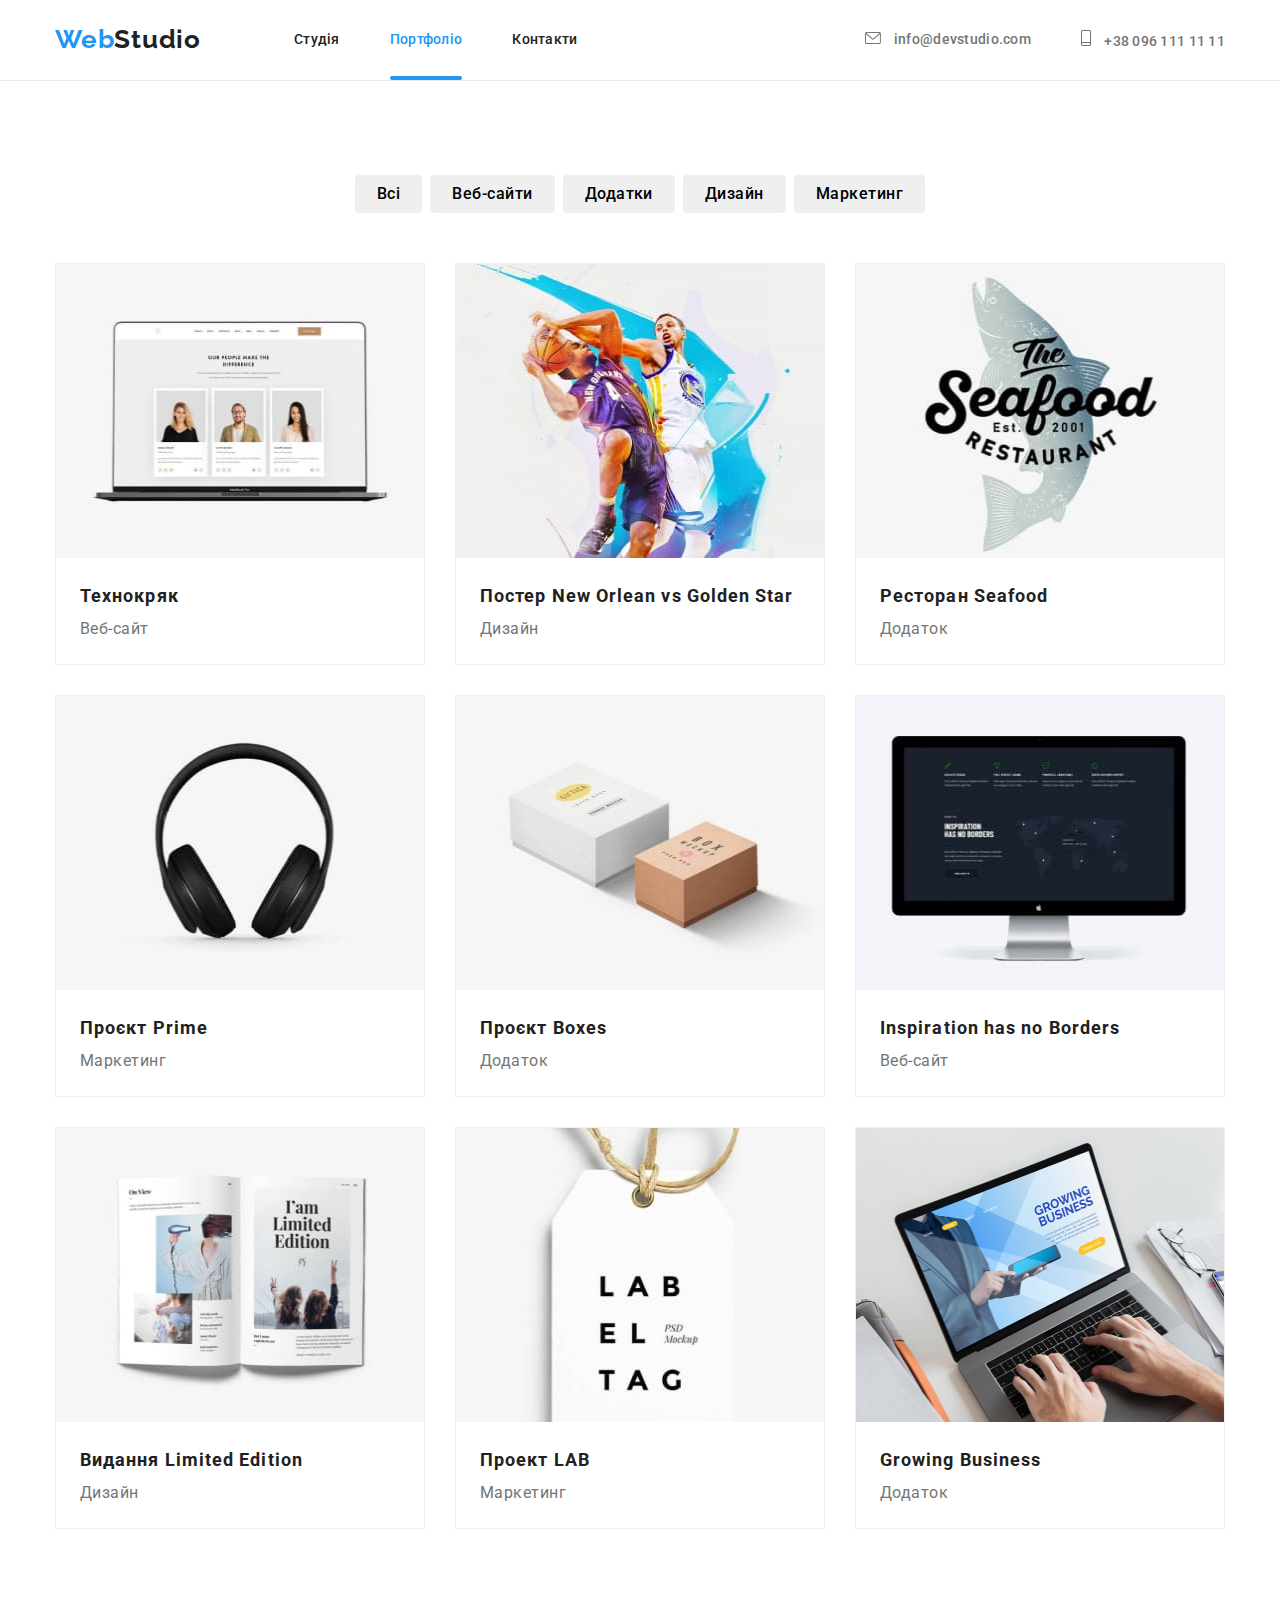
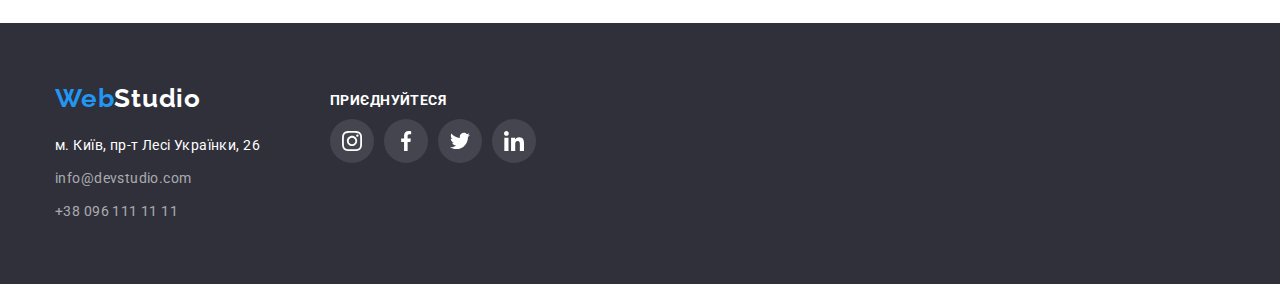
==== portfolio.html @ 3e0a4f39 "Початок роботи ДЗ №6" ====
<!DOCTYPE html>
<html lang="uk">
  <head>
    <meta charset="UTF-8" />
    <meta http-equiv="X-UA-Compatible" content="IE=edge" />
    <meta name="viewport" content="width=device-width, initial-scale=1.0" />
    <link rel="preconnect" href="https://fonts.googleapis.com" />
    <link rel="preconnect" href="https://fonts.gstatic.com" crossorigin />
    <link
      href="https://fonts.googleapis.com/css2?family=Raleway:wght@700&family=Roboto:wght@400;500;700;900&display=swap"
      rel="stylesheet"
    />
    <link
      rel="stylesheet"
      href="https://cdnjs.cloudflare.com/ajax/libs/modern-normalize/1.1.0/modern-normalize.min.css"
    />
    <title>Портфоліо</title>
    <link rel="stylesheet" href="./css/styles.css" />
  </head>
  <body class="page">
    <header class="header">
      <div class="container main-nav portfolio-nav">
        <a class="logo link" href="/"
          >Web<span class="logo-accent">Studio</span></a
        >
        <nav class="header-nav">
          <ul class="header-list list">
            <li class="header-item">
              <a href="./index.html" class="header-link link">Студія</a>
            </li>
            <li class="header-item">
              <a href="" class="header-link link current">Портфоліо</a>
            </li>
            <li class="header-item">
              <a href="" class="header-link link">Контакти</a>
            </li>
          </ul>
        </nav>
        <ul class="connection-list list">
          <li class="connection-item">
            <a href="mailto:info@devstudio.com" class="connection-mail link">
              <svg class="mail-icon" width="16" height="12">
                <use href="./images/icons.svg#icon-envelope"></use>
              </svg>
              info@devstudio.com</a
            >
          </li>
          <li class="connection-item">
            <a href="tel:+380961111111" class="connection-tel link"
              ><svg class="smartphone-icon" width="10" height="16">
                <use href="./images/icons.svg#icon-smartphone"></use>
              </svg>
              +38 096 111 11 11</a
            >
          </li>
        </ul>
      </div>
    </header>
    <main>
      <section class="filter">
        <div class="container">
          <h1 class="filter-title visually-hidden">Категорії</h1>
          <ul class="filter-list list">
            <li class="filter-item">
              <button type="button" class="filter-btn button">Всі</button>
            </li>
            <li class="filter-item">
              <button type="button" class="filter-btn button">Веб-сайти</button>
            </li>
            <li class="filter-item">
              <button type="button" class="filter-btn button">Додатки</button>
            </li>
            <li class="filter-item">
              <button type="button" class="filter-btn button">Дизайн</button>
            </li>
            <li class="filter-item">
              <button type="button" class="filter-btn button">Маркетинг</button>
            </li>
          </ul>
          <h2 class="visually-hidden">Проєкти</h2>
          <ul class="projekt-list list">
            <li class="projekt-item">
              <div class="projekt-overlay">
                <a href="" class="projekt-link"
                ><img
                  src="./images/img_projekt_1.jpg"
                  alt="головна сторінка сайту"
                  width="368"
                  height="294"
                />
                <p class="overlay-top-text">
                  Ресурс пропонує комплексні пропозиції з різним рівнем
                  функціоналу та сервісів. Все це дозволить відвідувачу отримати
                  вичерпні відомості про компанію або приватну особу.
                </p>
              </div>
                <div class="ready-projects">
                  <h3 class="projekt-name">Технокряк</h3>
                  <p class="projekt-bottom-text">Веб-сайт</p>
                </div></a
              >
            </li>
            <li class="projekt-item">
              <div class="projekt-overlay">
                <a href="" class="projekt-link"
                ><img
                  src="./images/img_projekt_2.jpg"
                  alt="постер з баскетболістами"
                  width="368"
                  height="294"
                />
                <p class="overlay-top-text">
                  Ресурс пропонує комплексні пропозиції з різним рівнем
                  функціоналу та сервісів. Все це дозволить відвідувачу отримати
                  вичерпні відомості про компанію або приватну особу.
                </p>
              </div>
                <div class="ready-projects">
                  <h3 class="projekt-name">Постер New Orlean vs Golden Star</h3>
                  <p class="projekt-bottom-text">Дизайн</p>
                </div></a
              >
            </li>
            <li class="projekt-item">
              <div class="projekt-overlay">
                <a href="" class="projekt-link"
                ><img
                  src="./images/img_projekt_3.jpg"
                  alt="логотип у вигляді акули"
                  width="368"
                  height="294"
                />
                <p class="overlay-top-text">
                  Ресурс пропонує комплексні пропозиції з різним рівнем
                  функціоналу та сервісів. Все це дозволить відвідувачу отримати
                  вичерпні відомості про компанію або приватну особу.
                </p>
              </div>
                <div class="ready-projects">
                  <h3 class="projekt-name">Ресторан Seafood</h3>
                  <p class="projekt-bottom-text">Додаток</p>
                </div></a
              >
            </li>
            <li class="projekt-item">
              <div class="projekt-overlay">
                <a href="" class="projekt-link"
                ><img
                  src="./images/img_projekt_4.jpg"
                  alt="навушники"
                  width="368"
                  height="294"
                />
                <p class="overlay-top-text">
                  Ресурс пропонує комплексні пропозиції з різним рівнем
                  функціоналу та сервісів. Все це дозволить відвідувачу отримати
                  вичерпні відомості про компанію або приватну особу.
                </p>
              </div>
                <div class="ready-projects">
                  <h3 class="projekt-name">Проєкт Prime</h3>
                  <p class="projekt-bottom-text">Маркетинг</p>
                </div></a
              >
            </li>
            <li class="projekt-item">
              <div class="projekt-overlay">
                <a href="" class="projekt-link"
                ><img
                  src="./images/img_projekt_5.jpg"
                  alt="коробки"
                  width="368"
                  height="294"
                />
                <p class="overlay-top-text">
                  Ресурс пропонує комплексні пропозиції з різним рівнем
                  функціоналу та сервісів. Все це дозволить відвідувачу отримати
                  вичерпні відомості про компанію або приватну особу.
                </p>
              </div>
                <div class="ready-projects">
                  <h3 class="projekt-name">Проєкт Boxes</h3>
                  <p class="projekt-bottom-text">Додаток</p>
                </div></a
              >
            </li>
            <li class="projekt-item">
              <div class="projekt-overlay">
                <a href="" class="projekt-link"
                ><img
                  src="./images/img_projekt_6.jpg"
                  alt="мапа на екрані монітора"
                  width="368"
                  height="294"
                />
                <p class="overlay-top-text">
                  Ресурс пропонує комплексні пропозиції з різним рівнем
                  функціоналу та сервісів. Все це дозволить відвідувачу отримати
                  вичерпні відомості про компанію або приватну особу.
                </p>
              </div>
                <div class="ready-projects">
                  <h3 class="projekt-name">Inspiration has no Borders</h3>
                  <p class="projekt-bottom-text">Веб-сайт</p>
                </div></a
              >
            </li>
            <li class="projekt-item">
              <div class="projekt-overlay">
                <a href="" class="projekt-link"
                ><img
                  src="./images/img_projekt_7.jpg"
                  alt="розкрита книга"
                  width="368"
                  height="294"
                />
                <p class="overlay-top-text">
                  Ресурс пропонує комплексні пропозиції з різним рівнем
                  функціоналу та сервісів. Все це дозволить відвідувачу отримати
                  вичерпні відомості про компанію або приватну особу.
                </p>
              </div>
                <div class="ready-projects">
                  <h3 class="projekt-name">Видання Limited Edition</h3>
                  <p class="projekt-bottom-text">Дизайн</p>
                </div></a
              >
            </li>
            <li class="projekt-item">
              <div class="projekt-overlay">
                <a href="" class="projekt-link"
                ><img
                  src="./images/img_projekt_8.jpg"
                  alt="бірка з написом"
                  width="368"
                  height="294"
                />
                <p class="overlay-top-text">
                  Ресурс пропонує комплексні пропозиції з різним рівнем
                  функціоналу та сервісів. Все це дозволить відвідувачу отримати
                  вичерпні відомості про компанію або приватну особу.
                </p>
              </div>
                <div class="ready-projects">
                  <h3 class="projekt-name">Проект LAB</h3>
                  <p class="projekt-bottom-text">Маркетинг</p>
                </div></a
              >
            </li>
            <li class="projekt-item">
              <div class="projekt-overlay">
                <a href="" class="projekt-link"
                ><img
                  src="./images/img_projekt_9.jpg"
                  alt="додаток на екрані ноутбука"
                  width="368"
                  height="294"
                />
                <p class="overlay-top-text">
                  Ресурс пропонує комплексні пропозиції з різним рівнем
                  функціоналу та сервісів. Все це дозволить відвідувачу отримати
                  вичерпні відомості про компанію або приватну особу.
                </p>
              </div>
                <div class="ready-projects">
                  <h3 class="projekt-name">Growing Business</h3>
                  <p class="projekt-bottom-text">Додаток</p>
                </div></a
              >
            </li>
          </ul>
        </div>
      </section>
    </main>
    <footer class="footer">
      <div class="container">
        <div class="footer-left">
          <a class="logo link logo-footer" href="/"
            >Web<span class="logo-color">Studio</span></a
          >
          <address class="footer-address">
            <ul class="footer-list list">
              <li class="footer-item">
                <a
                  href="https://goo.gl/maps/C5JSNmvQffLNqYbG8"
                  class="footer-link-adress link"
                  target="_blank"
                  rel="noopener nofollow noreferrer"
                  >м. Київ, пр-т Лесі Українки, 26</a
                >
              </li>
              <li class="footer-item">
                <a href="mailto:info@devstudio.com" class="footer-mail link"
                  >info@devstudio.com</a
                >
              </li>
              <li class="footer-item">
                <a href="tel:+380961111111" class="footer-tel link"
                  >+38 096 111 11 11</a
                >
              </li>
            </ul>
          </address>
        </div>
        <div class="footer-right">
          <h3 class="footer-invite">Приєднуйтеся</h3>
          <ul class="footer-soc-list list">
            <li class="footer-soc-item">
              <a href="" class="footer-soc-link link">
                <svg class="footer-soc-icon" width="20" height="20">
                  <use href="./images/icons.svg#icon-instagram"></use>
                </svg>
              </a>
            </li>
            <li class="footer-soc-item">
              <a href="" class="footer-soc-link link"
                ><svg class="footer-soc-icon" width="20" height="20">
                  <use href="./images/icons.svg#icon-facebook"></use></svg
              ></a>
            </li>
            <li class="footer-soc-item">
              <a href="" class="footer-soc-link link"
                ><svg class="footer-soc-icon" width="20" height="20">
                  <use href="./images/icons.svg#icon-twitter"></use></svg
              ></a>
            </li>
            <li class="footer-soc-item">
              <a href="" class="footer-soc-link link"
                ><svg class="footer-soc-icon" width="20" height="20">
                  <use href="./images/icons.svg#icon-linkedin"></use></svg
              ></a>
            </li>
          </ul>
        </div>
      </div>
    </footer>
  </body>
</html>
---- css/styles.css ----
:root {
  --text-color: #212121;
  --second-text-color: #757575;
  --third-text-color: #ffffff;
  --hero-text-color: #ffffff;
  --hero-background-color: #2f303a;
  --accent-color: #2196f3;
  --second-accent-color: #188ce8;
  --promo-background-color: #f5f4fa;
  --footer-background-color: #2f303a;
  --border-bottom-color: #eeeeee;
  --padding-standart: 94px 0px;
  --soc-icon-color: AFB1B8;
}

body {
  font-family: "Roboto", sans-serif;
  color: var(--text-color);
}

img {
  display: block;
}

.visually-hidden {
  position: absolute;
  width: 1px;
  height: 1px;
  margin: -1px;
  border: 0;
  padding: 0;
  white-space: nowrap;
  clip-path: inset(100%);
  clip: rect(0 0 0 0);
  overflow: hidden;
}

.list {
  padding: 0px;
  margin: 0px;
  list-style: none;
}

.link {
  text-decoration: none;
}

.logo {
  display: block;
  padding-top: 24px;
  padding-bottom: 25px;

  font-family: "Raleway", sans-serif;
  font-weight: 700;
  font-size: 26px;
  line-height: 1.19;
  letter-spacing: 0.03em;
  color: var(--accent-color);
}

.logo-accent {
  color: var(--text-color);
}

.container {
  margin: 0 auto;
  padding-left: 15px;
  padding-right: 15px;

  width: 1200px;
  /* outline: 1px solid tomato; */
}

/* -----------------HEADER----------------- */

.header {
  max-width: 1600px;
  margin: 0px auto;
  display: block;
  border-bottom-width: 1px;
  border-bottom-style: solid;
  border-bottom-color: #ececec;
}

.main-nav {
  display: flex;
  align-items: center;
}

.header-nav .link.current {
  color: var(--accent-color);
}

.header-list {
  display: flex;
  margin-left: 93px;
}

.header-list .header-item + .header-item {
  margin-left: 50px;
}

.header-link {
  display: block;
  padding-top: 32px;
  padding-bottom: 32px;

  position: relative;

  font-weight: 500;
  font-size: 14px;
  line-height: 1.14;
  letter-spacing: 0.02em;
  color: var(--text-color);

  transition-duration: 250ms;
  transition-timing-function: cubic-bezier(0.4, 0, 0.2, 1);
}

.header-link:hover,
.header-link:focus {
  color: var(--accent-color);
}

.current::after {
  content: "";
  display: block;

  position: absolute;
  left: 0;
  bottom: 0;

  width: 100%;
  height: 4px;
  border-radius: 2px;
  background-color: var(--accent-color);
}

/* -----------------CONNECTION----------------- */

.connection-list {
  display: flex;
  margin-left: auto;
}

.connection-list .connection-item + .connection-item {
  margin-left: 50px;
}

.connection-mail,
.connection-tel {
  font-weight: 500;
  font-size: 14px;
  line-height: 1.14;
  letter-spacing: 0.02em;
  color: var(--second-text-color);
  transition-duration: 250ms;
  transition-timing-function: cubic-bezier(0.4, 0, 0.2, 1);
}

.mail-icon,
.smartphone-icon {
  display: inline-block;
  fill: currentColor;
  margin-right: 10px;
}

.connection-mail:hover,
.connection-mail:focus {
  color: var(--accent-color);
}

.connection-tel:hover,
.connection-tel:focus {
  color: var(--accent-color);
}

/* ------------------HERO-------------------- */

.hero {
  max-width: 1600px;
  margin: 0px auto;
  display: block;
  padding: 200px 0px;

  background-color: var(--hero-background-color);
  background-image: linear-gradient(
      rgba(47, 48, 58, 0.4),
      rgba(47, 48, 58, 0.4)
    ),
    url(../images/hero-bg.jpg);
  background-repeat: no-repeat;
  background-position: center;
  background-size: cover;
}

.hero-title {
  margin: 0px auto;
  padding-bottom: 30px;

  text-transform: uppercase;
  font-weight: 900;
  font-size: 44px;
  line-height: 1.36;
  text-align: center;
  letter-spacing: 0.06em;
  max-width: 696px;
  color: var(--hero-text-color);
}

.hero-btn {
  display: block;
  padding: 10px 32px;
  margin: 0 auto;

  text-decoration: none;
  font-family: inherit;
  font-weight: 700;
  font-size: 16px;
  line-height: 1.87;
  text-align: center;
  letter-spacing: 0.06em;
  border-radius: 4px;
  color: var(--hero-text-color);
  background-color: var(--accent-color);

  transition-duration: 250ms;
  transition-timing-function: cubic-bezier(0.4, 0, 0.2, 1);
}

.hero-btn:hover,
.hero-btn:focus {
  background-color: var(--second-accent-color);
}

.button,
.modal-close-btn {
  cursor: pointer;
}

/* ------------------BENEFITS-------------------- */

.benefits {
  padding-top: 94px;
  padding-bottom: 94px;
}

.benefits-list {
  display: flex;
}

.benefits-list .benefits-item + .benefits-item {
  margin-left: 30px;
}

.benefits-features {
  margin-top: 0px;
  margin-bottom: 10px;

  font-weight: 700;
  font-size: 14px;
  line-height: 1.14;
  letter-spacing: 0.03em;
  text-transform: uppercase;
  color: var(--text-color);
}

.benefits-bottom-text {
  margin: 0px;

  font-size: 14px;
  line-height: 1.71;
  letter-spacing: 0.03em;
  color: var(--second-text-color);
  max-width: 270px;
  max-height: 75px;
}

.background-icon {
  display: flex;
  justify-content: center;
  align-items: center;

  margin-bottom: 30px;
  width: 270px;
  height: 120px;
  background-color: var(--promo-background-color);
  border-radius: 4px;
}

/* ------------------PROMO-------------------- */

.promo {
  padding-bottom: 94px;
}

.promo-list {
  display: flex;
}

.promo-list .promo-item + .promo-item {
  margin-left: 30px;
}

.promo-title {
  margin-top: 0px;
  margin-bottom: 50px;

  font-weight: 700;
  font-size: 36px;
  line-height: 1.16;
  text-align: center;
  letter-spacing: 0.03em;
  color: var(--text-color);
}

.promo-item {
  position: relative;
}

.promo-label {
  position: absolute;
  width: 370px;
  height: 70px;
  bottom: 0;
  right: 0;

  background: rgba(47, 48, 58, 0.8);
}

.name-label {
  margin: 0;
  padding-top: 27px;
  padding-bottom: 27px;
  font-weight: 700;
  font-size: 14px;
  line-height: 1.14;
  text-align: center;
  letter-spacing: 0.03em;
  text-transform: uppercase;

  color: #ffffff;
}

/* ------------------ABOUT------------------- */

.about {
  background-color: var(--promo-background-color);
  padding-top: 94px;
  padding-bottom: 94px;
}

.about-title {
  margin-top: 0px;
  margin-bottom: 50px;

  font-weight: 700;
  font-size: 36px;
  line-height: 1.16;
  text-align: center;
  letter-spacing: 0.03em;
  color: var(--text-color);
}

.about-list {
  display: flex;
}

.about-list .about-item + .about-item {
  margin-left: 30px;
}

.about-item {
  background-color: #ffffff;
  box-shadow: 0px 1px 3px rgba(0, 0, 0, 0.12), 0px 1px 1px rgba(0, 0, 0, 0.14),
    0px 2px 1px rgba(0, 0, 0, 0.2);
  border-radius: 0px 0px 4px 4px;
}

.about-name {
  margin: 0px;
  margin-bottom: 10px;

  font-weight: 500;
  font-size: 16px;
  line-height: 1.18;
  text-align: center;
  letter-spacing: 0.03em;
  color: var(--text-color);
}

.about-bottom-text {
  margin: 0px;

  font-size: 16px;
  line-height: 1.18;
  text-align: center;
  letter-spacing: 0.03em;
  color: var(--second-text-color);
  margin-bottom: 16px;
}

.about-card {
  padding-top: 30px;
  padding-bottom: 30px;
}

/* ------------------CLIENTS------------------- */

.clients {
  padding-top: 94px;
  padding-bottom: 94px;
}

.clients-title {
  margin-top: 0px;
  margin-bottom: 50px;

  font-weight: 700;
  font-size: 36px;
  line-height: 1.16;
  text-align: center;
  letter-spacing: 0.03em;
  color: var(--text-color);
}

.clients-list {
  display: flex;
}

.clients-list .clients-item + .clients-item {
  margin-left: 30px;
}

.background-clients {
  display: flex;
  justify-content: center;
  align-items: center;

  width: 170px;
  height: 92px;
  background-color: var(--hero-text-color);
  border: 1px solid #afb1b8;
  border-radius: 4px;
  transition-duration: 250ms;
  transition-timing-function: cubic-bezier(0.4, 0, 0.2, 1);
}

.clients-icon {
  fill: rgba(175, 177, 184, 1);
  transition-duration: 250ms;
  transition-timing-function: cubic-bezier(0.4, 0, 0.2, 1);
}

.background-clients:hover,
.background-clients:focus {
  border-color: var(--accent-color);
}

.clients-link:hover .clients-icon,
.clients-link:focus .clients-icon {
  fill: var(--accent-color);
}

.clients-link {
  width: 100%;
  height: 100%;
  display: flex;
  align-items: center;
  justify-content: center;
}

/* ------------------ICON------------------- */

.teammate-soc-list {
  display: flex;
  justify-content: center;
}

.teammate-soc-item {
  width: 44px;
  height: 44px;
  margin-right: 10px;
}

.teammate-soc-item :last-child {
  margin-right: 0px;
}

.teammate-soc-link {
  width: 100%;
  height: 100%;
  border-radius: 50%;
  display: flex;
  align-items: center;
  justify-content: center;
  transition-duration: 250ms;
  transition-timing-function: cubic-bezier(0.4, 0, 0.2, 1);
}

.teammate-soc-icon {
  fill: rgba(175, 177, 184, 1);
  transition-duration: 250ms;
  transition-timing-function: cubic-bezier(0.4, 0, 0.2, 1);
}

.teammate-soc-link:hover,
.teammate-soc-link:focus {
  background-color: var(--accent-color);
}

.teammate-soc-link:hover .teammate-soc-icon,
.teammate-soc-link:focus .teammate-soc-icon {
  fill: var(--third-text-color);
}

/* ------------------FOOTER------------------- */

.footer {
  margin: 0px auto;
  display: block;
  padding-top: 60px;
  padding-bottom: 60px;
  background: var(--footer-background-color);
}

.logo-footer {
  padding-top: 0px;
  padding-bottom: 20px;
}

.logo-color {
  color: var(--hero-text-color);
}

.footer-invite {
  margin: 0px;
  padding-top: 10px;
  margin-bottom: 20px;

  width: 145px;
  height: 16px;
  font-weight: 700;
  font-size: 14px;
  line-height: 1.14;
  letter-spacing: 0.03em;
  text-transform: uppercase;
  color: #ffffff;
}

.footer .container {
  display: flex;
}

.footer-left {
  margin-right: 70px;
}

.footer-right {
  display: flex;
  flex-direction: column;

  color: var(--third-text-color);
}

.footer-soc-list {
  display: flex;
}

.footer-soc-item {
  width: 44px;
  height: 44px;
  margin-right: 10px;
}

.footer-soc-item :last-child {
  margin-right: 0px;
}

.footer-soc-link {
  display: flex;
  align-items: center;
  justify-content: center;

  width: 100%;
  height: 100%;
  border-radius: 50%;
  background-color: rgba(255, 255, 255, 0.1);
  transition-duration: 250ms;
  transition-timing-function: cubic-bezier(0.4, 0, 0.2, 1);
}

.footer-soc-icon {
  fill: var(--third-text-color);
  transition-duration: 250ms;
  transition-timing-function: cubic-bezier(0.4, 0, 0.2, 1);
}

.footer-soc-link:hover,
.footer-soc-link:focus {
  background-color: var(--accent-color);
}

.footer-soc-link:hover .footer-soc-icon,
.footer-soc-link:focus .footer-soc-icon {
  fill: var(--third-text-color);
}

/* ------------------CONTACTS------------------- */

.footer-address {
  font-style: normal;

  transition-duration: 250ms;
  transition-timing-function: cubic-bezier(0.4, 0, 0.2, 1);
}

.footer-list .footer-item + .footer-item {
  margin-top: 9px;
}

.footer-link-adress {
  font-size: 14px;
  line-height: 1.71;
  letter-spacing: 0.03em;
  color: var(--third-text-color);

  transition-duration: 250ms;
  transition-timing-function: cubic-bezier(0.4, 0, 0.2, 1);
}

.footer-mail,
.footer-tel {
  font-size: 14px;
  line-height: 1.71;
  letter-spacing: 0.03em;
  color: rgba(255, 255, 255, 0.6);

  transition-duration: 250ms;
  transition-timing-function: cubic-bezier(0.4, 0, 0.2, 1);
}

.footer-link-adress:hover,
.footer-link-adress:focus {
  color: var(--accent-color);
}

.footer-mail:hover,
.footer-mail:focus {
  color: var(--accent-color);
}

.footer-tel:hover,
.footer-tel:focus {
  color: var(--accent-color);
}

/* ------------------MODAL------------------- */
.backdrop.is-hidden {
  opacity: 0;
  pointer-events: none;
}

.backdrop {
  position: fixed;
  top: 0;
  left: 0;
  width: 100%;
  height: 100%;
  background-color: rgba(0, 0, 0, 0.2);

  transition: opacity 300ms, visibslsty 300ms;
}

.modal {
  position: absolute;
  top: 50%;
  left: 50%;
  transform: translate(-50%, -50%);

  width: 528px;
  min-height: 581px;
  padding: 10px;
  background: #ffffff;
  box-shadow: 0px 1px 3px rgba(0, 0, 0, 0.12), 0px 1px 1px rgba(0, 0, 0, 0.14),
    0px 2px 1px rgba(0, 0, 0, 0.2);
  border-radius: 4px;
}

.modal-content {
  margin: 0;
}

.modal-close-btn {
  width: 30px;
  height: 30px;
  position: absolute;

  padding: 0;
  top: 8px;
  right: 8px;

  background: #ffffff;
  border: 1px solid rgba(0, 0, 0, 0.1);
  border-radius: 50%;

  transition-duration: 250ms;
  transition-timing-function: cubic-bezier(0.4, 0, 0.2, 1);
}

.modal-icon-close {
  position: absolute;
  top: 50%;
  left: 50%;
  transform: translate(-50%, -50%);

  transition-duration: 250ms;
  transition-timing-function: cubic-bezier(0.4, 0, 0.2, 1);

  color: #000000;
}

.modal-close-btn:hover,
.modal-close-btn:focus {
  background-color: var(--accent-color);
}

.modal-close-btn:hover .modal-icon-close,
.modal-close-btn:focus .modal-icon-close {
  fill: var(--third-text-color);
}
/* ------------------PORTFOLIO------------------- */

/* ------------------FILTER------------------- */

.filter {
  padding: 94px 0px;
}

.filter-list {
  display: flex;
  justify-content: center;

  margin-bottom: 50px;
}

.filter-list .filter-item + .filter-item {
  margin-left: 8px;
}

.filter-btn {
  padding: 6px 22px;

  font-weight: 500;
  font-size: 16px;
  line-height: 1.62;
  text-align: center;
  letter-spacing: 0.03em;
  border-radius: 4px;
  border: var(--promo-background-color);

  transition-duration: 250ms;
  transition-timing-function: cubic-bezier(0.4, 0, 0.2, 1);
}

.filter-btn:hover,
.filter-btn:focus {
  color: var(--third-text-color);
  background-color: var(--accent-color);
  box-shadow: 0px 3px 1px rgba(0, 0, 0, 0.1), 0px 1px 2px rgba(0, 0, 0, 0.08),
    0px 2px 2px rgba(0, 0, 0, 0.12);
}

/* ------------------PROJEKT------------------- */

.projekt-list {
  display: flex;
  flex-wrap: wrap;
}

.projekt-item {
  width: 370px;
  margin-right: 30px;
  margin-bottom: 30px;
  border: 1px;
  border-style: solid;
  border-color: var(--border-bottom-color);
}

.projekt-item:nth-last-child(-n + 3) {
  margin-bottom: 0px;
}

.projekt-item:nth-child(3n) {
  margin-right: 0px;
}

.ready-projects {
  padding: 20px 24px;
}

.projekt-name {
  font-weight: 700;
  font-size: 18px;
  line-height: 2;
  letter-spacing: 0.06em;
  color: var(--text-color);
}

.projekt-bottom-text {
  font-size: 16px;
  line-height: 1.88;
  letter-spacing: 0.03em;
  color: var(--second-text-color);
}

.projekt-name,
.projekt-bottom-text {
  margin: 0px;
}

.projekt-link {
  display: block;
  text-decoration: none;

  transition-duration: 250ms;
  transition-timing-function: cubic-bezier(0.4, 0, 0.2, 1);
}

.projekt-link:hover,
.projekt-link:focus {
  box-shadow: 0px 1px 1px rgba(0, 0, 0, 0.12), 0px 4px 4px rgba(0, 0, 0, 0.06),
    1px 4px 6px rgba(0, 0, 0, 0.16);
}

.projekt-overlay {
  position: relative;
  overflow: hidden;
}

.overlay-top-text {
  position: absolute;
  text-align: center;
  top: 0;

  padding: 63px 24px;
  margin: 0;
  height: 100%;

  font-size: 18px;
  line-height: 1.56;
  letter-spacing: 0.03em;
  color: var(--third-text-color);
  background: rgba(33, 150, 243, 0.9);

  transition-duration: 250ms;
  transition-timing-function: cubic-bezier(0.4, 0, 0.2, 1);

  transform: translateY(100%);
}

.projekt-item:hover .overlay-top-text {
  transform: translateY(0);
}
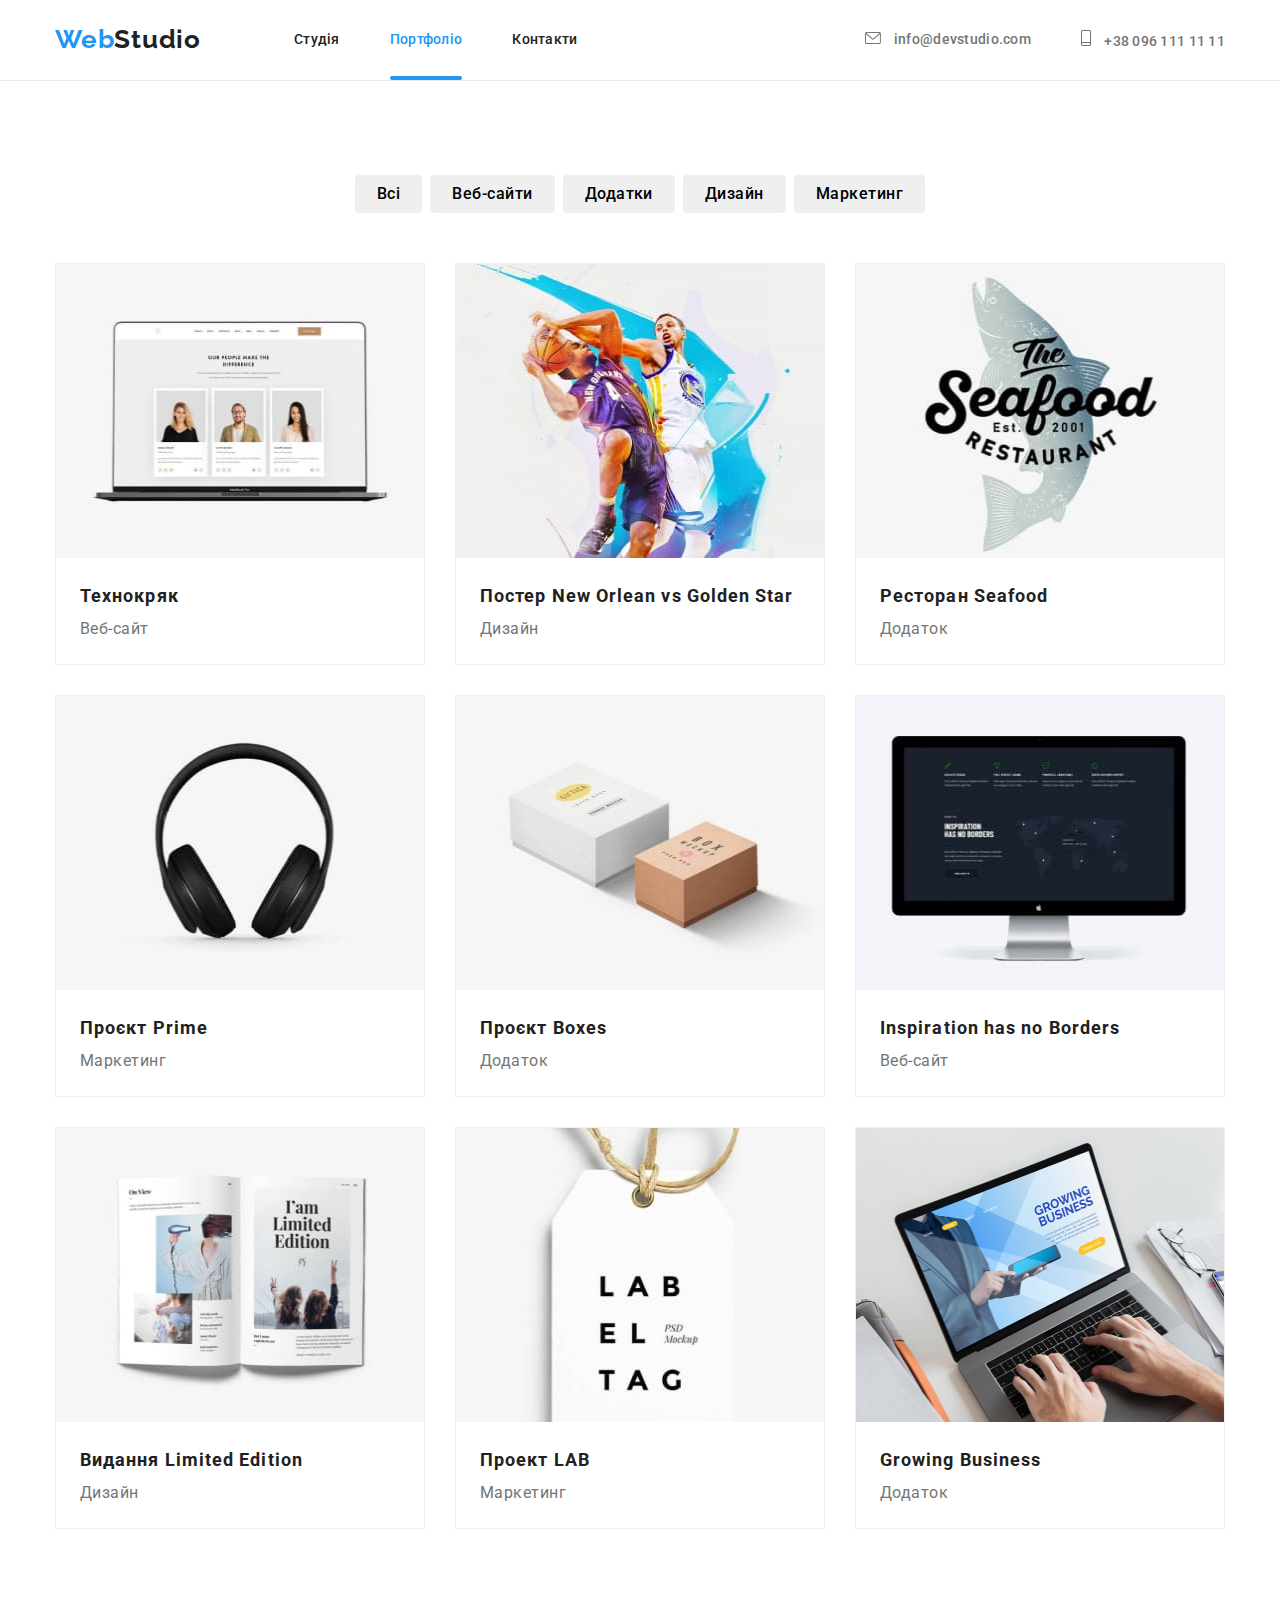
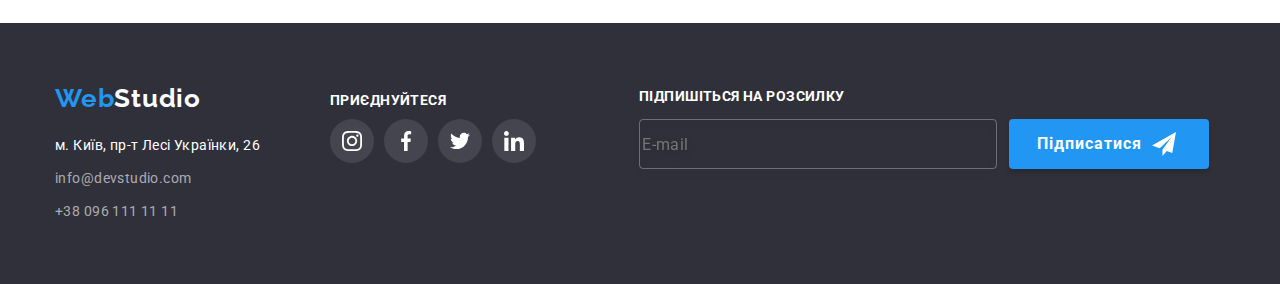
==== commit 1fde44d0: "Доверстав модалку і форму в футері" ====
--- a/portfolio.html
+++ b/portfolio.html
@@ -332,6 +332,18 @@
             </li>
           </ul>
         </div>
+        <div class="footer-subscription">
+        <p class="footer-form-name">Підпишіться на розсилку</p>
+          <form class="footer-online-form">
+            <label for="mail-input"></label>
+            <input type="mail" name="mail" id="mail-input" class="footer-mail-input" placeholder="E-mail"/>
+            <button type="submit" class="footer-submit button"> Підписатися
+              <svg class="footer-icon-send" width="24" height="24">
+                <use href="./images/icons.svg#iconicon-send-"></use>
+              </svg>
+            </button>
+        </form>
+        </div>
       </div>
     </footer>
   </body>
--- a/css/styles.css
+++ b/css/styles.css
@@ -221,6 +221,7 @@
   text-align: center;
   letter-spacing: 0.06em;
   border-radius: 4px;
+  border: none;
   color: var(--hero-text-color);
   background-color: var(--accent-color);
 
@@ -560,6 +561,8 @@
   display: flex;
   flex-direction: column;
 
+  margin-right: 93px;
+
   color: var(--third-text-color);
 }
 
@@ -655,7 +658,75 @@
   color: var(--accent-color);
 }
 
+/* ------------------FOOTER FORM------------------- */
+
+.footer-form-name {
+  margin: 0px;
+  margin-bottom: 20px;
+  width: 219px;
+  height: 16px;
+
+  font-weight: 700;
+  font-size: 14px;
+  line-height: 1.87;
+  letter-spacing: 0.03em;
+  text-transform: uppercase;
+  color: var(--third-text-color);
+}
+
+.footer-subscription {
+  display: flex;
+  flex-direction: column;
+}
+
+.footer-online-form {
+  display: flex;
+}
+
+.footer-mail-input {
+  width: 358px;
+  height: 50px;
+  margin-right: 12px;
+
+  font-size: 16px;
+  line-height: 1.25;
+  align-items: center;
+  letter-spacing: 0.03em;
+  color: rgba(255, 255, 255, 0.6);
+  border: 1px solid rgba(255, 255, 255, 0.3);
+  filter: drop-shadow(0px 4px 4px rgba(0, 0, 0, 0.15));
+  border-radius: 4px;
+  background-color: transparent;
+}
+
+.footer-submit {
+  display: flex;
+  align-items: center;
+
+  padding: 10px 28px;
+  min-width: 200px;
+  min-height: 50px;
+  font-weight: 700;
+  font-size: 16px;
+  line-height: 1.88;
+  letter-spacing: 0.06em;
+  color: var(--third-text-color);
+  background-color: var(--accent-color);
+  box-shadow: 0px 4px 4px rgba(0, 0, 0, 0.15);
+  border-radius: 4px;
+  border: none;
+}
+
+.footer-icon-send {
+  margin-left: 10px;
+}
+
 /* ------------------MODAL------------------- */
+
+textarea {
+  resize: none;
+}
+
 .backdrop.is-hidden {
   opacity: 0;
   pointer-events: none;
@@ -680,7 +751,7 @@
 
   width: 528px;
   min-height: 581px;
-  padding: 10px;
+  padding: 40px;
   background: #ffffff;
   box-shadow: 0px 1px 3px rgba(0, 0, 0, 0.12), 0px 1px 1px rgba(0, 0, 0, 0.14),
     0px 2px 1px rgba(0, 0, 0, 0.2);
@@ -729,6 +800,152 @@
 .modal-close-btn:focus .modal-icon-close {
   fill: var(--third-text-color);
 }
+
+.modal-title {
+  width: 100%;
+
+  font-weight: 700;
+  font-size: 20px;
+  line-height: 1.15;
+  text-align: center;
+  letter-spacing: 0.03em;
+
+  color: #212121;
+}
+
+.form {
+  margin: 0;
+  width: 448px;
+}
+
+.form-pitch {
+  display: flex;
+  flex-direction: column;
+  margin: 0px;
+  margin-bottom: 10px;
+}
+
+.input-wrap {
+  position: relative;
+}
+
+.modal-icon-name {
+  position: absolute;
+  left: 12px;
+  right: 12px;
+  top: 50%;
+  transform: translateY(-50%);
+}
+
+.modal-label {
+  padding-bottom: 4px;
+  font-size: 12px;
+  line-height: 1.16;
+  letter-spacing: 0.01em;
+  color: #757575;
+}
+
+.modal-input {
+  width: 100%;
+  height: 40px;
+  padding-left: 42px;
+  outline: none;
+
+  border: 1px solid rgba(33, 33, 33, 0.2);
+  border-radius: 4px;
+
+  transition-duration: 250ms;
+  transition-timing-function: cubic-bezier(0.4, 0, 0.2, 1);
+}
+
+.modal-input:focus {
+  border-color: var(--accent-color);
+}
+
+.modal-input:focus + .modal-icon-name {
+  fill: var(--accent-color);
+}
+
+.modal-text {
+  width: 100%;
+  height: 120px;
+  padding: 12px 16px;
+
+  font-size: 12px;
+  line-height: 1.16;
+  letter-spacing: 0.01em;
+  outline: none;
+
+  color: rgba(117, 117, 117, 0.5);
+
+  border: 1px solid rgba(33, 33, 33, 0.2);
+  border-radius: 4px;
+
+  transition-duration: 250ms;
+  transition-timing-function: cubic-bezier(0.4, 0, 0.2, 1);
+}
+
+.modal-text:focus {
+  border-color: var(--accent-color);
+}
+
+.check-text {
+  display: flex;
+
+  font-size: 14px;
+  letter-spacing: 0.03em;
+  color: #757575;
+}
+
+.check-text::before {
+  content: "";
+  margin-right: 9px;
+
+  width: 16px;
+  height: 15px;
+  border: 2px solid #212121;
+  border-radius: 3px;
+
+  transition-duration: 250ms;
+  transition-timing-function: cubic-bezier(0.4, 0, 0.2, 1);
+}
+
+.modal-check:checked + .check-text::before {
+  background-color: var(--accent-color);
+  background-image: url(../images/check.svg);
+  border: none;
+  outline: none;
+  background-repeat: no-repeat;
+  background-position: center;
+}
+
+.modal-check:focus + .check-text::before {
+  background-color: var(--accent-color);
+}
+
+.send-btn {
+  display: block;
+
+  width: 200px;
+  height: 50px;
+  border: none;
+  margin: auto;
+
+  font-size: 16px;
+  line-height: 1.87;
+  letter-spacing: 0.06em;
+
+  color: var(--third-text-color);
+  background-color: var(--second-accent-color);
+  box-shadow: 0px 4px 4px rgba(0, 0, 0, 0.15);
+  border-radius: 4px;
+}
+
+.send-btn:hover,
+.send-btntn:focus {
+  background-color: var(--second-accent-color);
+}
+
 /* ------------------PORTFOLIO------------------- */
 
 /* ------------------FILTER------------------- */
